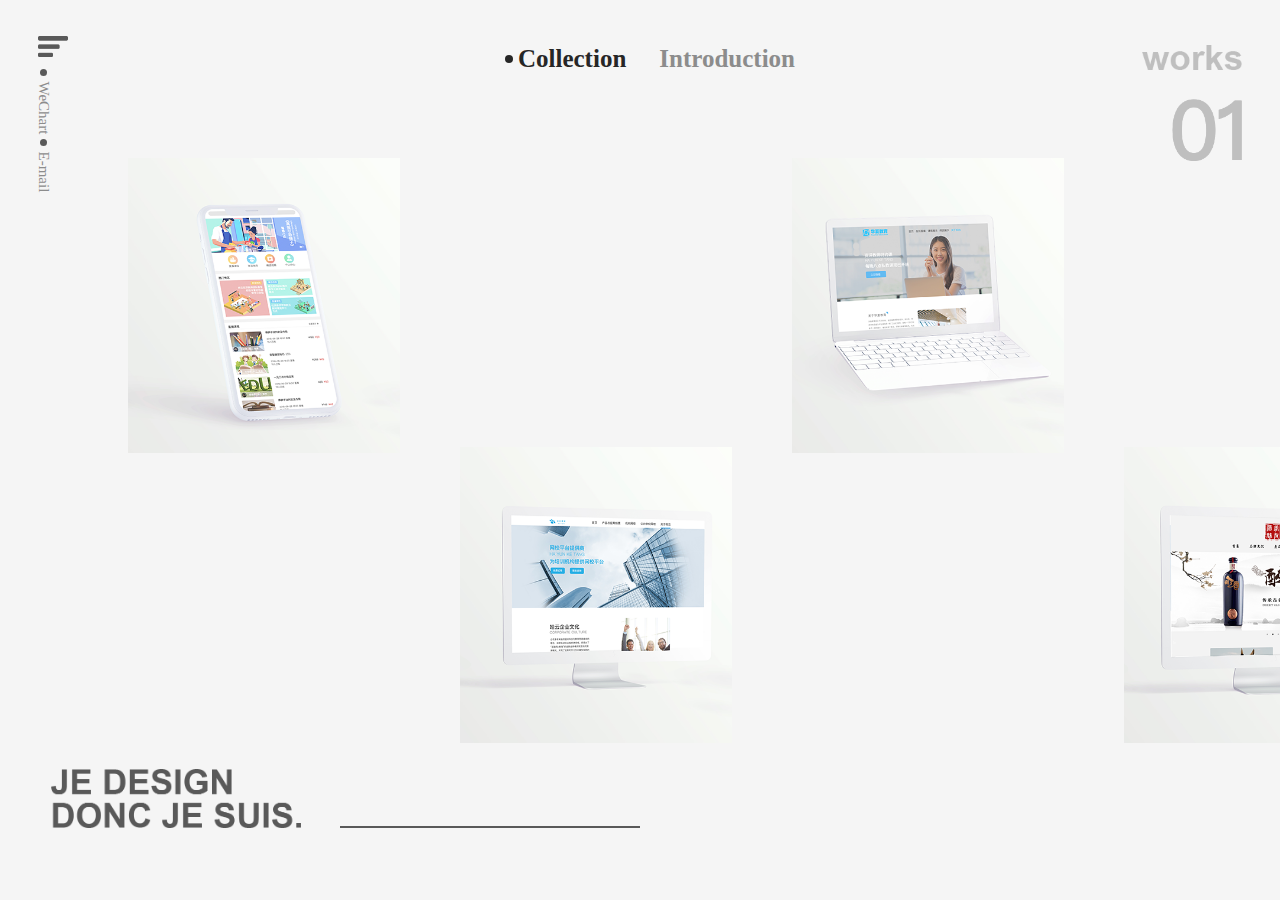
==== index.html @ 4168eca7 "最新版本" ====
<!DOCTYPE html><html><head><meta charset=utf-8><meta name=viewport content="width=device-width,initial-scale=1"><link rel="shortcut icon" type=image/x-icon href=static/yuan.ico><title>袁婷婷</title><link href=/static/css/app.0c1362561a30e08382d4565abac00b2c.css rel=stylesheet></head><body><div id=app></div><script type=text/javascript src=/static/js/manifest.6ecfbfdbc4d5d00f9419.js></script><script type=text/javascript src=/static/js/vendor.b6e19ca7b35aeb6631c6.js></script><script type=text/javascript src=/static/js/app.a3ef18f52e6c1a3682d3.js></script></body></html>
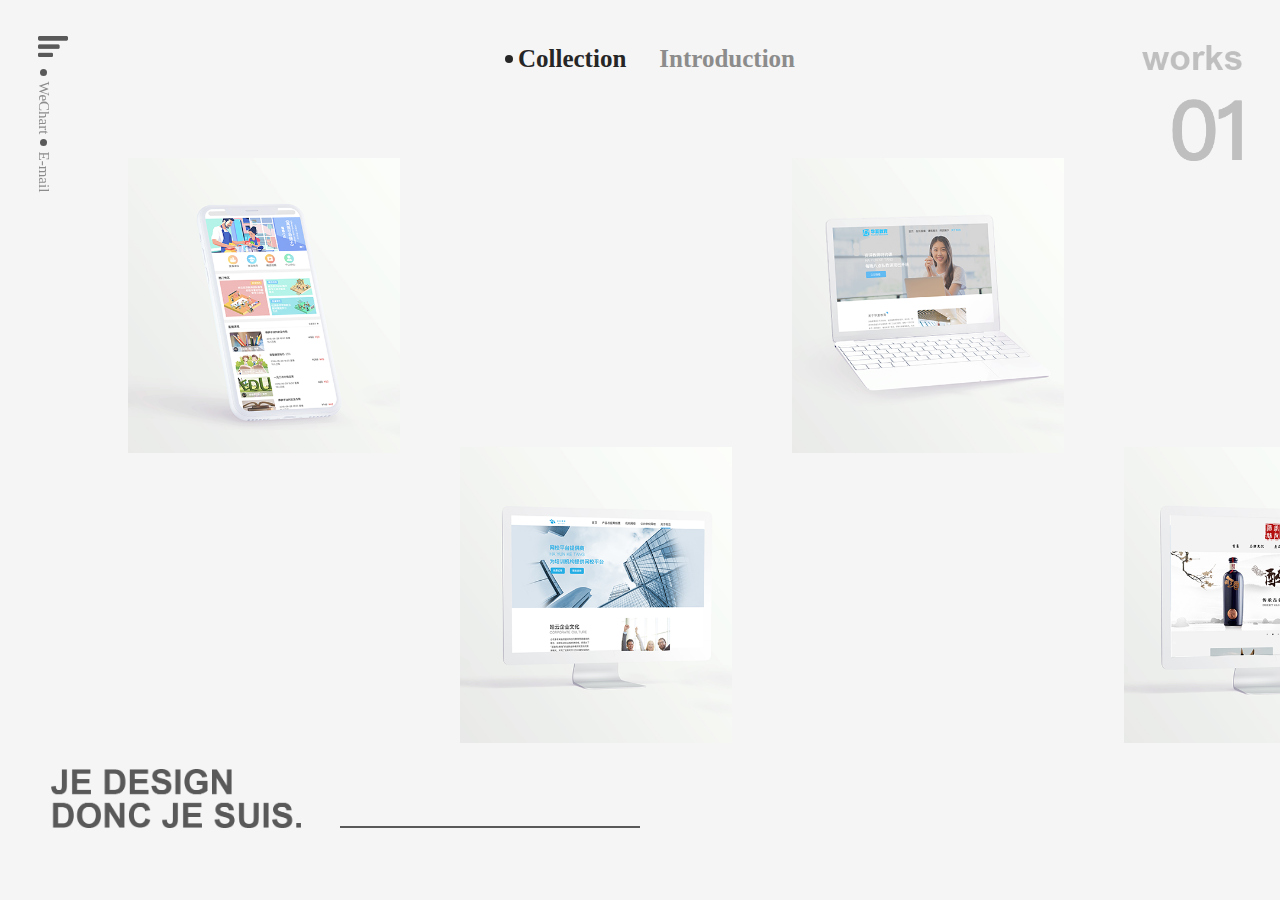
==== commit bcdc0adf: "继续优化" ====
--- a/index.html
+++ b/index.html
@@ -1 +1 @@
-<!DOCTYPE html><html><head><meta charset=utf-8><meta name=viewport content="width=device-width,initial-scale=1"><link rel="shortcut icon" type=image/x-icon href=static/yuan.ico><title>袁婷婷</title><link href=/static/css/app.0c1362561a30e08382d4565abac00b2c.css rel=stylesheet></head><body><div id=app></div><script type=text/javascript src=/static/js/manifest.6ecfbfdbc4d5d00f9419.js></script><script type=text/javascript src=/static/js/vendor.b6e19ca7b35aeb6631c6.js></script><script type=text/javascript src=/static/js/app.a3ef18f52e6c1a3682d3.js></script></body></html>+<!DOCTYPE html><html><head><meta charset=utf-8><meta name=viewport content="width=device-width,initial-scale=1"><link rel="shortcut icon" type=image/x-icon href=static/yuan.ico><title>袁婷婷</title><link href=/static/css/app.96e6c2116835b89d40bae3001c22eb6c.css rel=stylesheet></head><body><div id=app></div><script type=text/javascript src=/static/js/manifest.739076250a292bb1ab4f.js></script><script type=text/javascript src=/static/js/vendor.b6e19ca7b35aeb6631c6.js></script><script type=text/javascript src=/static/js/app.a3ef18f52e6c1a3682d3.js></script></body></html>